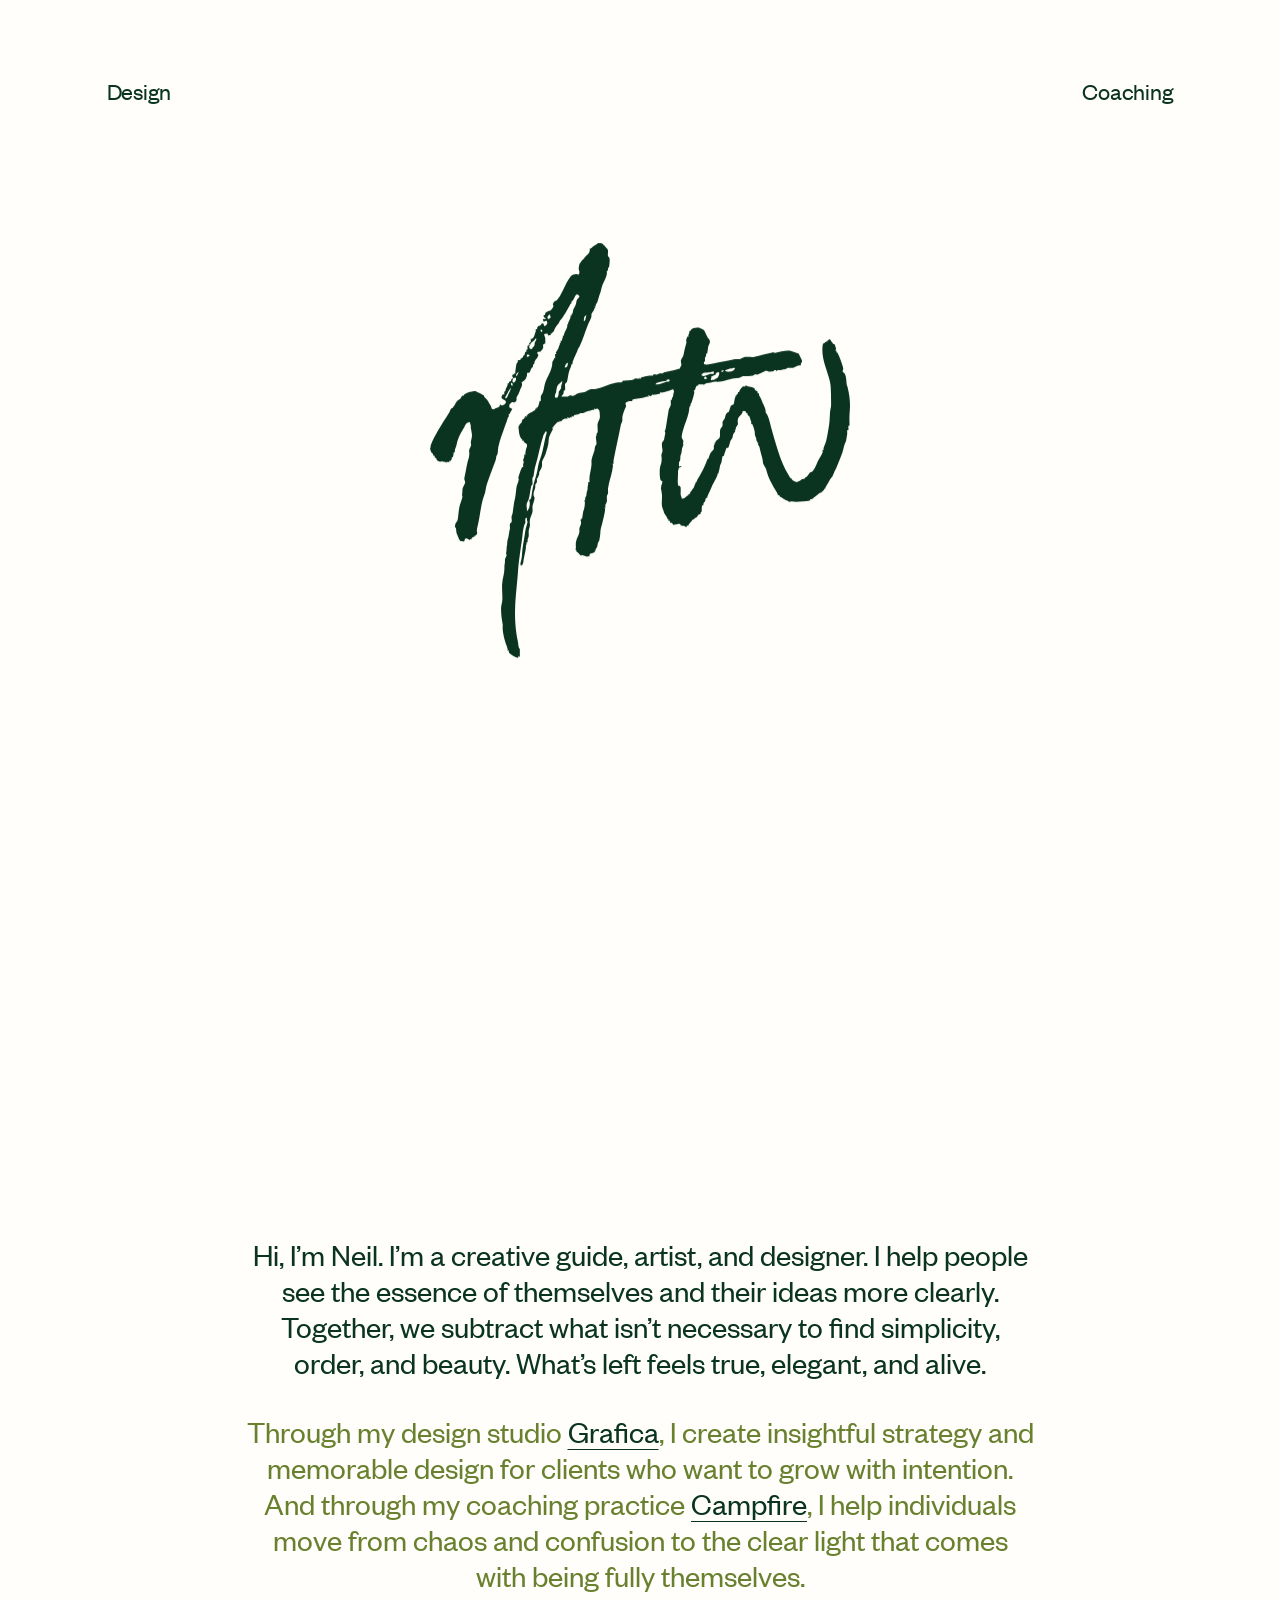
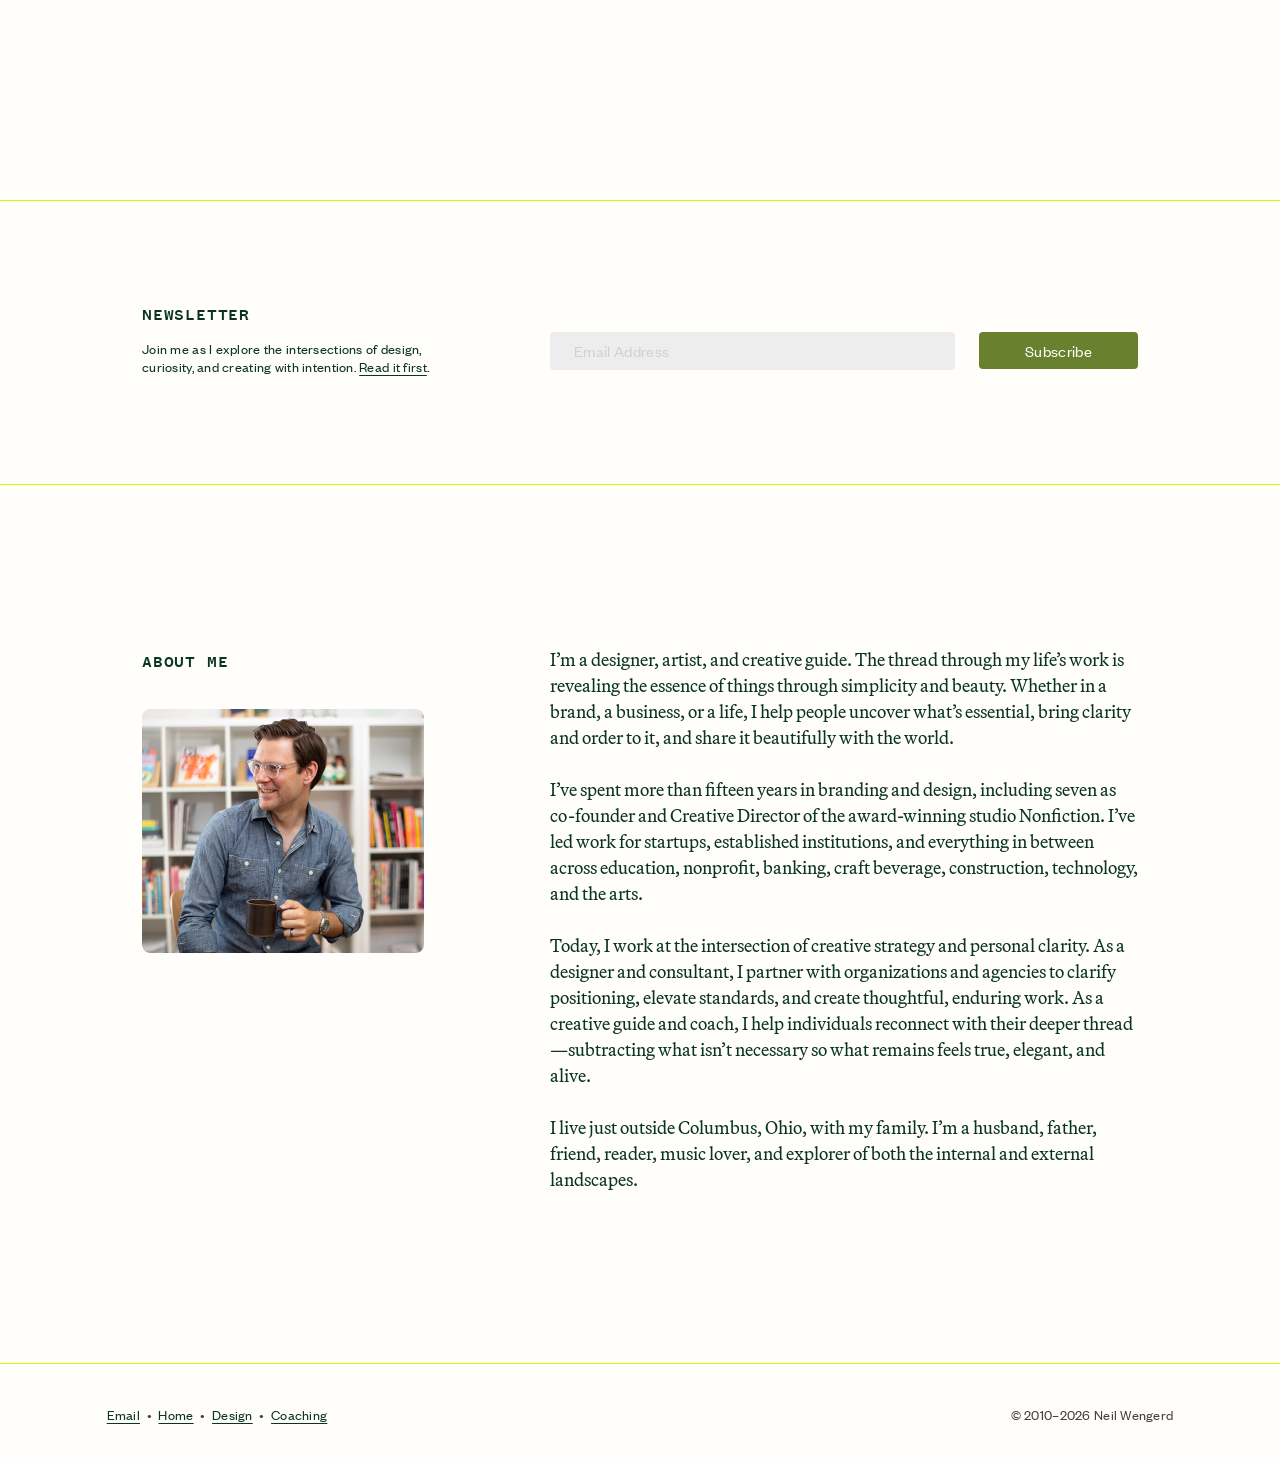
==== index.html @ b109884d "Add files via upload" ====
<!doctype html>
<html lang="en">
<head>
  <meta charset="utf-8">
  <meta name="viewport" content="width=device-width, initial-scale=1">
  <title>Neil Wengerd</title>
  <meta name="description" content="Neil Wengerd is a creative guide, artist, and designer. Through Grafica and Campfire, he helps people and organizations find simplicity, order, and beauty.">
  <script>if (!window.matchMedia("(prefers-reduced-motion: reduce)").matches) document.documentElement.classList.add("has-intro");</script>
  <link rel="stylesheet" href="styles.css">
</head>
<body>

  <div class="intro-track">
  <header class="site-header">
    <a class="nav-link" href="design.html">Design</a>
    <a class="signature" href="index.html" aria-label="Neil Wengerd, home">
      <img src="assets/neil-signature.svg" width="80" height="79" alt="">
    </a>
    <a class="nav-link" href="coaching.html">Coaching</a>
  </header>
  </div>

  <main>
    <section class="hero">
      <p class="lede" data-reveal>Hi, I’m Neil. I’m a creative guide, artist, and designer. I help people see the essence of themselves and their ideas more clearly. Together, we subtract what isn’t necessary to find simplicity, order, and beauty. What’s left feels true, elegant, and alive.</p>
      <p class="lede" data-reveal>Through my design studio <a href="design.html">Grafica</a>, I create insightful strategy and memorable design for clients who want to grow with intention. And through my coaching practice <a href="coaching.html">Campfire</a>, I help individuals move from chaos and confusion to the clear light that comes with being fully themselves.</p>
    </section>

    <section class="newsletter" aria-labelledby="newsletter-label">
      <div class="wrap columns" data-reveal>
        <div>
          <h2 class="label" id="newsletter-label">Newsletter</h2>
          <p class="newsletter-blurb">Join me as I explore the intersections of design, curiosity, and creating with intention. <a class="text-link" href="https://neilwengerd.substack.com">Read it first</a>.</p>
        </div>
        <form class="newsletter-form" action="https://neilwengerd.substack.com/subscribe" method="get">
          <label class="visually-hidden" for="email">Email address</label>
          <input id="email" name="email" type="email" placeholder="Email Address" autocomplete="email" required>
          <button type="submit">Subscribe</button>
        </form>
      </div>
    </section>

    <section class="about" aria-labelledby="about-label">
      <div class="wrap columns" data-reveal>
        <div>
          <h2 class="label" id="about-label">About me</h2>
          <div class="portrait">
            <img src="assets/neil-portrait.png" alt="Neil Wengerd holding a mug in front of a bookshelf">
          </div>
        </div>
        <div class="about-copy">
          <p>I’m a designer, artist, and creative guide. The thread through my life’s work is revealing the essence of things through simplicity and beauty. Whether in a brand, a business, or a life, I help people uncover what’s essential, bring clarity and order to it, and share it beautifully with the world.</p>
          <p>I’ve spent more than fifteen years in branding and design, including seven as co-founder and Creative Director of the award-winning studio Nonfiction. I’ve led work for startups, established institutions, and everything in between across education, nonprofit, banking, craft beverage, construction, technology, and the arts.</p>
          <p>Today, I work at the intersection of creative strategy and personal clarity. As a designer and consultant, I partner with organizations and agencies to clarify positioning, elevate standards, and create thoughtful, enduring work. As a creative guide and coach, I help individuals reconnect with their deeper thread—subtracting what isn’t necessary so what remains feels true, elegant, and alive.</p>
          <p>I live just outside Columbus, Ohio, with my family. I’m a husband, father, friend, reader, music lover, and explorer of both the internal and external landscapes.</p>
        </div>
      </div>
    </section>
  </main>

  <footer class="site-footer" data-reveal>
    <nav aria-label="Footer">
      <a href="mailto:neil@neilwengerd.com">Email</a><span class="sep">  •  </span><a href="index.html" aria-current="page">Home</a><span class="sep">  •  </span><a href="design.html">Design</a><span class="sep">  •  </span><a href="coaching.html">Coaching</a>
    </nav>
    <p>© 2010–2026 Neil Wengerd</p>
  </footer>

  <script src="assets/intro.js"></script>
</body>
</html>
---- styles.css ----
/* Neil Wengerd - shared styles. Tokens come from the Figma file "NeilWengerd.com-Dev". */

@font-face {
  font-family: "Founders Grotesk";
  src: url("assets/fonts/FoundersGrotesk-Regular.woff2") format("woff2");
  font-weight: 400;
  font-style: normal;
  font-display: swap;
}

@font-face {
  font-family: "Founders Grotesk Mono";
  src: url("assets/fonts/FoundersGroteskMono-Medium.woff2") format("woff2");
  font-weight: 500;
  font-style: normal;
  font-display: swap;
}

@font-face {
  font-family: "Martina Plantijn";
  src: url("assets/fonts/MartinaPlantijn-Regular.woff2") format("woff2");
  font-weight: 400;
  font-style: normal;
  font-display: swap;
}

@font-face {
  font-family: "Founders Grotesk";
  src: url("assets/fonts/FoundersGrotesk-Semibold.woff2") format("woff2");
  font-weight: 600;
  font-style: normal;
  font-display: swap;
}

@font-face {
  font-family: "Martina Plantijn";
  src: url("assets/fonts/MartinaPlantijn-MediumItalic.woff2") format("woff2");
  font-weight: 500;
  font-style: italic;
  font-display: swap;
}

:root {
  --campfire-red: #ed2124;
  --campfire-brown: #3c2415;
  --lightest-brown: #f5f3ef;
  --light-brown: #e2ded9;
  --mid-brown: #958674;
  --campfire-yellow: #fbb040;
  --offwhite: #fffefa;
  --forest-green: #0a3420;
  --olive-drab: #69802e;
  --dark-gray: #433f3b;
  --bright-green: #ccff00;
  --light-light-gray: #ededed;
  --light-gray: #d1d1ce;

  --sans: "Founders Grotesk", "Helvetica Neue", Arial, sans-serif;
  --mono: "Founders Grotesk Mono", ui-monospace, Menlo, Consolas, monospace;
  --serif: "Martina Plantijn", Georgia, "Times New Roman", serif;

  --page-margin: clamp(24px, 8.3333vw, 120px);
  /* Side padding that keeps header and footer content inside a 1440px column. */
  --gutter: max(var(--page-margin), calc((100% - 1440px) / 2 + var(--page-margin)));
}

*,
*::before,
*::after {
  box-sizing: border-box;
}

html {
  -webkit-text-size-adjust: 100%;
}

body {
  margin: 0;
  background: var(--offwhite);
  color: var(--forest-green);
  font-family: var(--sans);
  font-weight: 400;
  -webkit-font-smoothing: antialiased;
  -moz-osx-font-smoothing: grayscale;
}

img {
  display: block;
  max-width: 100%;
}

a {
  color: inherit;
  text-decoration: none;
}

p {
  margin: 0;
}

.visually-hidden {
  position: absolute;
  width: 1px;
  height: 1px;
  margin: -1px;
  padding: 0;
  overflow: hidden;
  clip: rect(0 0 0 0);
  white-space: nowrap;
  border: 0;
}

/* Header */

.site-header {
  display: grid;
  grid-template-columns: 1fr auto 1fr;
  align-items: center;
  padding: 52px var(--gutter) 0;
}

.nav-link {
  font-size: 24px;
  line-height: 24px;
  letter-spacing: -0.01em;
}

.nav-link:first-child {
  justify-self: start;
}

.nav-link:last-child {
  justify-self: end;
}

.nav-link:hover,
.nav-link:focus-visible {
  text-decoration: underline;
  text-decoration-thickness: 0.05em;
  text-underline-offset: 0.18em;
}

.signature img {
  width: 80px;
  height: 79px;
}

/* Shared column wrapper: 996px at 1440, two columns 408 / 588 */

.wrap {
  width: min(996px, 100% - 2 * var(--page-margin));
  margin-inline: auto;
}

.columns {
  display: grid;
  grid-template-columns: minmax(0, 408fr) minmax(0, 588fr);
}

.label {
  margin: 0;
  font-family: var(--mono);
  font-weight: 500;
  font-size: 16px;
  line-height: 14px;
  letter-spacing: 0.05em;
  text-transform: uppercase;
}

.text-link {
  text-decoration: underline;
  text-decoration-thickness: 0.06em;
  text-underline-offset: 0.18em;
  transition: color 0.15s ease;
}

.text-link:hover,
.text-link:focus-visible {
  color: var(--olive-drab);
}

/* Hero */

.hero {
  padding: 206px var(--page-margin);
  text-align: center;
}

.lede {
  max-width: 790px;
  margin-inline: auto;
  font-size: 31px;
  line-height: 36px;
}

.lede + .lede {
  max-width: 788px;
  margin-top: 33px;
  color: var(--olive-drab);
}

.lede a {
  color: var(--forest-green);
  text-decoration: underline;
  text-decoration-thickness: 0.04em;
  text-underline-offset: 0.18em;
  transition: color 0.15s ease;
}

.lede a:hover,
.lede a:focus-visible {
  color: var(--olive-drab);
}

/* Newsletter */

.newsletter {
  padding: 107px 0 108px;
  border-top: 1px solid var(--bright-green);
}

.newsletter-blurb {
  max-width: 289px;
  margin-top: 18px;
  font-size: 14px;
  line-height: 18px;
  letter-spacing: 0.02em;
}

.newsletter-form {
  display: flex;
  gap: 24px;
  align-items: flex-start;
  margin-top: 24px;
}

.newsletter-form input {
  flex: 1 1 0;
  min-width: 0;
  height: 38px;
  padding: 0 24px;
  border: 0;
  border-radius: 4px;
  background: var(--light-light-gray);
  color: var(--forest-green);
  font-family: var(--sans);
  font-size: 16px;
  letter-spacing: 0.02em;
}

.newsletter-form input::placeholder {
  color: var(--light-gray);
  opacity: 1;
}

.newsletter-form button {
  flex: 0 0 159px;
  height: 37px;
  padding: 0;
  border: 0;
  border-radius: 4px;
  background: var(--olive-drab);
  color: var(--offwhite);
  font-family: var(--sans);
  font-size: 16px;
  letter-spacing: 0.02em;
  cursor: pointer;
  transition: background-color 0.15s ease;
}

.newsletter-form button:hover {
  background: var(--forest-green);
}

.newsletter-form input:focus-visible,
.newsletter-form button:focus-visible {
  outline: 2px solid var(--forest-green);
  outline-offset: 2px;
}

/* About */

.about {
  padding: 161px 0 171px;
  border-top: 1px solid var(--bright-green);
}

.about .label {
  margin-top: 9px;
}

.portrait {
  position: relative;
  width: 282px;
  height: 244px;
  margin-top: 40px;
  overflow: hidden;
  border-radius: 8px;
}

.portrait img {
  width: 100%;
  height: 100%;
  object-fit: cover;
}

.about-copy {
  font-family: var(--serif);
  font-size: 18px;
  line-height: 26px;
}

.about-copy p + p {
  margin-top: 26px;
}

/* Footer */

.site-footer {
  display: flex;
  justify-content: space-between;
  gap: 24px;
  padding: 42px var(--gutter) 34px;
  border-top: 1px solid var(--bright-green);
  color: var(--dark-gray);
  font-size: 14px;
  line-height: 18px;
  letter-spacing: 0.02em;
}

.site-footer .sep {
  white-space: pre;
}

.site-footer a {
  color: var(--forest-green);
  text-decoration: underline;
  text-decoration-thickness: 0.06em;
  text-underline-offset: 0.18em;
  transition: color 0.15s ease;
}

.site-footer a:hover,
.site-footer a:focus-visible {
  color: var(--olive-drab);
}

/* Scroll intro. Only active when the inline script in <head> adds .has-intro,
   so the page still works without JavaScript or with reduced motion. */

/* The header stays pinned at the top while the signature travels, then scrolls away. */
.has-intro .intro-track::after {
  content: "";
  display: block;
  height: 100vh;
  height: 100svh;
}

.has-intro .site-header {
  position: sticky;
  top: 0;
  z-index: 1;
}

.has-intro .signature {
  position: relative;
  display: block;
  width: 80px;
  height: 79px;
}

.has-intro .signature img {
  position: absolute;
  top: 50%;
  left: 50%;
  width: min(420px, 70vw, 50vh);
  width: min(420px, 70vw, 50svh);
  height: auto;
  max-width: none;
  transform: translate(-50%, -50%);
  transform-origin: center;
  animation: signature-in 1s ease both;
}

@keyframes signature-in {
  from {
    opacity: 0;
  }

  to {
    opacity: 1;
  }
}

.has-intro [data-reveal],
.has-reveal [data-reveal] {
  opacity: 0;
  transform: translateY(16px);
  transition: opacity 0.8s ease, transform 0.8s ease;
}

.has-intro .site-footer[data-reveal] {
  transform: none;
}

.has-intro [data-reveal].is-visible,
.has-reveal [data-reveal].is-visible {
  opacity: 1;
  transform: none;
}

.has-intro .lede + .lede[data-reveal] {
  transition-delay: 0.12s;
}

/* Narrow screens: provisional until the mobile frames are reviewed */

@media (max-width: 800px) {
  .site-header {
    padding-top: 32px;
  }

  .nav-link {
    font-size: 20px;
  }

  .hero {
    padding-block: 96px;
  }

  .lede {
    font-size: 24px;
    line-height: 30px;
  }

  .lede + .lede {
    margin-top: 48px;
  }

  .columns {
    grid-template-columns: minmax(0, 1fr);
    row-gap: 32px;
  }

  .newsletter {
    padding: 64px 0;
  }

  .newsletter-form {
    margin-top: 0;
  }

  .about {
    padding: 80px 0;
  }

  .site-footer {
    flex-direction: column;
    padding-top: 32px;
  }
}

/* Coaching (Campfire) page */

.page-coaching {
  color: var(--campfire-brown);
}

.cf-wrap {
  width: min(1200px, 100% - 2 * var(--page-margin));
  margin-inline: auto;
}

.cf-header {
  display: flex;
  justify-content: space-between;
  align-items: flex-start;
  padding: 60px var(--gutter) 0;
}

.cf-logo,
.cf-sig {
  display: block;
}

.cf-logo img {
  width: 240px;
  height: 60px;
}

.cf-sig {
  margin-top: 3px;
}

.cf-sig img {
  width: 50px;
  height: auto;
}

.page-coaching .label {
  color: var(--campfire-red);
}

.cf-lede {
  max-width: 996px;
  font-size: 38px;
  line-height: 43px;
  color: var(--campfire-brown);
}

.cf-lede .red {
  color: var(--campfire-red);
}

.cf-intro {
  margin-top: 130px;
}

.cf-section-lede {
  margin-top: 65px;
  font-size: 31px;
  line-height: 36px;
}

.cf-serif {
  font-family: var(--serif);
  font-size: 18px;
  line-height: 26px;
}

.page-coaching main > section + section {
  margin-top: 140px;
}

/* Photo panels */

.cf-feature {
  display: grid;
  grid-template-columns: minmax(0, 483fr) minmax(0, 486fr);
  column-gap: min(102px, 9.5%);
  padding: 25px min(102px, 8.5%) 29px 27px;
  border-radius: 8px;
  background: var(--lightest-brown);
}

.cf-feature-reverse {
  grid-template-columns: minmax(0, 486fr) minmax(0, 483fr);
  padding: 25px 27px 29px min(102px, 8.5%);
}

.cf-photo {
  height: 691px;
  margin: 0;
  padding: 29px 31px;
  border-radius: 6px;
  background: var(--light-brown);
}

.cf-photo img {
  width: 100%;
  height: 100%;
  border-radius: 4px;
  object-fit: cover;
}

.cf-feature-text {
  align-self: center;
  padding-top: 14px;
}

.cf-label {
  margin-bottom: 25px;
}

.cf-list {
  margin: 25px 0 0;
  padding-left: 27px;
  font-family: var(--sans);
  font-weight: 600;
  font-size: 18px;
  line-height: 21px;
}

.cf-list li + li {
  margin-top: 8px;
}

.cf-list-numbered {
  margin-top: 26px;
}

.cf-list-numbered li + li {
  margin-top: 0;
}

.cf-stack > * + * {
  margin-top: 26px;
}

.cf-stack > .cf-list-numbered {
  margin-top: 26px;
}

/* Testimonials */

.cf-quote {
  padding: 146px 98px 150px 102px;
  text-align: center;
}

.cf-quote blockquote {
  margin: 0;
}

.cf-quote p {
  max-width: 996px;
  margin-inline: auto;
  font-family: var(--serif);
  font-weight: 500;
  font-style: italic;
  font-size: 31px;
  line-height: 45px;
  letter-spacing: 0.02em;
  text-indent: -0.45em;
}

.cf-quote footer {
  margin-top: 40px;
}

/* Core areas */

.cf-core-grid {
  display: grid;
  grid-template-columns: repeat(2, minmax(0, 1fr));
  gap: 24px;
  margin-top: 55px;
}

.cf-core-card {
  display: flex;
  flex-direction: column;
  justify-content: space-between;
  min-height: 471px;
  padding: 27px;
  border: 1px solid var(--campfire-yellow);
  border-radius: 8px;
}

.cf-core-card h3 {
  margin: 0;
  font-weight: 400;
  font-size: 38px;
  line-height: 43px;
  color: var(--campfire-red);
}

.cf-core-card p {
  font-size: 31px;
  line-height: 36px;
  color: var(--mid-brown);
}

.cf-core-card strong {
  font-weight: 600;
}

/* Ways to sit around the fire */

.cf-ways {
  margin-bottom: 194px;
}

.cf-ways-grid {
  display: grid;
  grid-template-columns: repeat(3, minmax(0, 1fr));
  gap: 29px 24px;
  margin-top: 55px;
}

.cf-way {
  display: flex;
  flex-direction: column;
  justify-content: space-between;
  gap: 40px;
  min-height: 416px;
  padding: 31px 23px;
  border-radius: 8px;
  background: var(--lightest-brown);
}

.cf-way h3 {
  margin: 0;
  font-weight: 400;
  font-size: 38px;
  line-height: 43px;
  color: var(--campfire-red);
}

.page-coaching .cf-way .label {
  margin-top: 8px;
  color: var(--campfire-brown);
}

.cf-way .cf-serif {
  margin-top: 30px;
}

.cf-button {
  flex-shrink: 0;
  display: flex;
  align-items: center;
  justify-content: center;
  height: 37px;
  padding: 0 24px 1px;
  border-radius: 4px;
  background: var(--campfire-red);
  color: var(--offwhite);
  font-size: 16px;
  line-height: 16px;
  letter-spacing: 0.02em;
  text-align: center;
  transition: background-color 0.15s ease, color 0.15s ease;
}

.cf-button:hover,
.cf-button:focus-visible {
  background: var(--campfire-brown);
}

.cf-button:focus-visible {
  outline: 2px solid var(--campfire-red);
  outline-offset: 2px;
}

/* Closing call */

.cf-cta {
  margin-top: 0 !important;
  padding: 146px 0 194px;
  background: var(--campfire-brown);
  color: var(--offwhite);
}

.cf-cta h2 {
  max-width: 306px;
  margin: 0;
  font-weight: 400;
  font-size: 48px;
  line-height: 45px;
  color: var(--campfire-red);
}

.cf-cta p {
  max-width: 792px;
  margin-top: 40px;
  font-size: 31px;
  line-height: 36px;
}

.cf-button-light {
  width: min(282px, 100%);
  margin-top: 40px;
  background: var(--offwhite);
  color: var(--campfire-red);
}

.cf-button-light:hover,
.cf-button-light:focus-visible {
  background: var(--light-brown);
}

.cf-button-light:focus-visible {
  outline-color: var(--offwhite);
}

/* Footer on this page uses the Campfire palette */

.page-coaching .site-footer {
  padding-top: 43px;
  padding-bottom: 39px;
  border-top-color: var(--campfire-yellow);
}

.page-coaching .site-footer a {
  color: var(--campfire-brown);
}

.page-coaching .site-footer a:hover,
.page-coaching .site-footer a:focus-visible {
  color: var(--campfire-red);
}

@media (max-width: 1100px) {
  .cf-ways-grid {
    grid-template-columns: repeat(2, minmax(0, 1fr));
  }
}

@media (max-width: 800px) {
  .cf-header {
    padding-top: 32px;
  }

  .cf-logo img {
    width: 160px;
    height: auto;
  }

  .cf-intro {
    margin-top: 64px;
  }

  .cf-lede {
    font-size: 26px;
    line-height: 31px;
  }

  .cf-section-lede,
  .cf-cta p {
    font-size: 24px;
    line-height: 30px;
  }

  .page-coaching main > section + section {
    margin-top: 80px;
  }

  .cf-feature,
  .cf-feature-reverse {
    grid-template-columns: minmax(0, 1fr);
    row-gap: 32px;
    padding: 20px;
  }

  .cf-feature-reverse .cf-photo {
    order: -1;
  }

  .cf-photo {
    height: 480px;
  }

  .cf-feature-text {
    padding-top: 0;
  }

  .cf-quote {
    padding: 64px 0;
  }

  .cf-quote p {
    font-size: 22px;
    line-height: 32px;
    text-indent: 0;
  }

  .cf-core-grid,
  .cf-ways-grid {
    display: flex;
    flex-direction: column;
  }

  .cf-core-grid {
    gap: 24px;
  }

  .cf-ways-grid {
    gap: 29px;
  }

  .cf-core-card,
  .cf-way {
    display: block;
    height: auto;
  }

  .cf-core-card p {
    margin-top: 40px;
  }

  .cf-way > .cf-button {
    margin-top: 40px;
  }

  .cf-core-card {
    min-height: 0;
    padding: 24px 22px;
  }

  .cf-core-card h3,
  .cf-core-card p {
    min-width: 0;
    overflow-wrap: break-word;
  }

  .cf-core-card p {
    font-size: 21px;
    line-height: 27px;
  }

  .cf-core-card h3,
  .cf-way h3 {
    font-size: 32px;
    line-height: 36px;
  }

  .cf-way {
    min-height: 0;
  }

  .cf-ways {
    margin-bottom: 96px;
  }

  .cf-cta {
    padding: 80px 0 96px;
  }

  .cf-cta h2 {
    font-size: 40px;
    line-height: 40px;
  }
}

/* Design (Grafica) page */

:root {
  --mid-gray: #807e7a;
}

.gr-wrap {
  width: min(1200px, 100% - 2 * var(--page-margin));
  margin-inline: auto;
}

.label.lime {
  color: var(--bright-green);
}

.gr-header {
  display: flex;
  justify-content: space-between;
  align-items: flex-start;
  height: 113px;
  padding: 63px var(--gutter) 0;
}

.gr-logo,
.gr-sig {
  display: block;
}

.gr-logo {
  margin-top: 1px;
}

.gr-logo img {
  width: 200px;
  height: 37px;
}

.gr-sig img {
  width: 50px;
  height: auto;
}

/* Vertical rhythm, matched to the Figma frame at 1440 */
.page-design main > section + section {
  margin-top: 190px;
}

.page-design main > .gr-after-intro {
  margin-top: 100px;
}

.page-design main > .gr-after-cards {
  margin-top: 260px;
}

.page-design main > .gr-clients {
  margin-top: 178px;
}

.page-design main > .gr-cta {
  margin-top: 0;
}

.gr-intro {
  margin-top: 137px;
}

.gr-lede {
  max-width: 894px;
  font-size: 38px;
  line-height: 43px;
}

.gr-lede .olive {
  color: var(--olive-drab);
}

.gr-section-lede {
  max-width: 792px;
  margin-top: 55px;
  font-size: 31px;
  line-height: 36px;
  color: var(--olive-drab);
}

/* Carousels */

.gr-reel {
  --slide-w: min(894px, calc((100vw - 2 * var(--page-margin)) * 0.745));
  --reel-gap: 24px;
}

.gr-reel-viewport {
  overflow-x: auto;
  scroll-snap-type: x mandatory;
  scroll-padding-left: var(--gutter);
  scrollbar-width: none;
}

.gr-reel-viewport::-webkit-scrollbar {
  display: none;
}

.gr-reel.is-ready .gr-reel-viewport {
  overflow: hidden;
  touch-action: pan-y;
  cursor: grab;
  user-select: none;
  -webkit-user-select: none;
}

.gr-reel.is-dragging .gr-reel-viewport {
  cursor: grabbing;
}

.gr-reel-viewport:focus-visible {
  outline: 2px solid var(--forest-green);
  outline-offset: -2px;
}

.gr-reel-track {
  display: flex;
  gap: var(--reel-gap);
  margin: 0;
  padding: 0 0 0 var(--gutter);
  list-style: none;
  will-change: transform;
  transition: transform 0.6s cubic-bezier(0.22, 0.7, 0.2, 1);
}

.gr-reel:not(.is-ready) .gr-reel-track {
  width: max-content;
  padding-right: var(--gutter);
}

.gr-slide {
  flex: 0 0 var(--slide-w);
  align-self: flex-start;
  height: calc(var(--slide-w) * 600 / 894);
  overflow: hidden;
  border-radius: 8px;
  background: #d9d9d9;
  scroll-snap-align: start;
}

.gr-reel--tall .gr-slide {
  height: calc(var(--slide-w) * 601 / 894);
}

.gr-slide img {
  width: 100%;
  height: 100%;
  object-fit: cover;
  pointer-events: none;
  -webkit-user-drag: none;
}

/* Arrow cursors: left of the active slide's centre points back, right of it points forward */
.gr-reel.is-ready .gr-reel-viewport.cursor-prev {
  cursor: url("assets/cursor-prev.svg") 34 21, w-resize;
}

.gr-reel.is-ready .gr-reel-viewport.cursor-next {
  cursor: url("assets/cursor-next.svg") 34 21, e-resize;
}

/* Cards */

.gr-grid-2 {
  display: grid;
  grid-template-columns: repeat(2, minmax(0, 1fr));
  gap: 24px;
}

.gr-grid-3 {
  display: grid;
  grid-template-columns: repeat(3, minmax(0, 1fr));
  gap: 24px;
  margin-top: 55px;
}

.gr-grid-after-label {
  margin-top: 55px;
}

.gr-card,
.gr-step {
  display: flex;
  flex-direction: column;
  justify-content: space-between;
  padding: 27px;
  border: 1px solid var(--bright-green);
  border-radius: 8px;
}

.gr-card--list {
  height: 400px;
  gap: 48px;
}

.gr-card--text {
  gap: 148px;
}

.gr-card h3 {
  margin: 0;
  padding-right: 50px;
  font-weight: 400;
  font-size: 38px;
  line-height: 43px;
  color: var(--forest-green);
}

.gr-list {
  margin: 0;
  padding: 0 50px 0 0;
  list-style: none;
  font-size: 31px;
  line-height: 36px;
  color: var(--mid-gray);
}

.gr-card--text p {
  padding-right: 50px;
  font-size: 31px;
  line-height: 36px;
  color: var(--mid-gray);
}

.gr-step {
  min-height: 448px;
  gap: 48px;
}

.gr-step h3 {
  margin: 0;
  padding-right: 50px;
  font-weight: 400;
  font-size: 38px;
  line-height: 38px;
  color: var(--forest-green);
}

.gr-num {
  display: block;
  color: var(--light-gray);
}

.gr-step p {
  font-size: 24px;
  line-height: 28px;
  color: var(--mid-gray);
}

/* Clients */

.gr-clients {
  padding: 79px 0 122px;
  background: var(--forest-green);
  color: var(--offwhite);
}

.gr-clients-grid {
  display: grid;
  grid-template-columns: minmax(0, 690fr) minmax(0, 384fr);
  grid-template-areas:
    "intro intro"
    "quotes list";
  column-gap: 10.5%;
  row-gap: 80px;
}

.gr-clients-intro {
  grid-area: intro;
}

.gr-clients-intro .label {
  margin-bottom: 25px;
}

.gr-clients-intro p {
  max-width: 588px;
  font-size: 18px;
  line-height: 21px;
}

.gr-quotes {
  position: relative;
  grid-area: quotes;
  display: grid;
  min-height: 442px;
  padding: 41px 31px 33px 34px;
  border: 1px solid var(--bright-green);
  border-radius: 8px;
}

.gr-quote {
  grid-area: 1 / 1;
  display: flex;
  flex-direction: column;
  justify-content: space-between;
  gap: 24px;
  margin: 0;
  visibility: hidden;
  opacity: 0;
  transition: opacity 0.4s ease, visibility 0s linear 0.4s;
}

.gr-quote.is-active {
  visibility: visible;
  opacity: 1;
  transition: opacity 0.4s ease;
}

.gr-quote blockquote {
  margin: 0;
}

.gr-quote p {
  font-size: 26px;
  line-height: 30px;
  text-indent: -0.45em;
}

.gr-quote figcaption {
  max-width: 540px;
  font-family: var(--mono);
  font-weight: 400;
  font-size: 16px;
  line-height: 18px;
  letter-spacing: 0.05em;
  text-transform: uppercase;
}

.gr-quote .name {
  display: block;
  font-weight: 500;
  color: var(--bright-green);
}

.gr-quote .org {
  display: block;
}

.gr-dots {
  position: absolute;
  right: 22px;
  bottom: 33px;
  display: flex;
  gap: 6px;
}

.gr-dot {
  width: 12px;
  height: 12px;
  padding: 0;
  border: 0;
  border-radius: 50%;
  background: var(--olive-drab);
  cursor: pointer;
  transition: background-color 0.15s ease;
}

.gr-dot:hover,
.gr-dot.is-active {
  background: var(--bright-green);
}

.gr-dot:focus-visible {
  outline: 2px solid var(--offwhite);
  outline-offset: 3px;
}

.gr-clientlist {
  grid-area: list;
}

.gr-clientlist .label {
  margin-bottom: 28px;
}

.gr-clientlist ul {
  margin: 0;
  padding: 0;
  list-style: none;
  font-size: 24px;
  line-height: 30px;
}

/* Closing call */

.gr-cta {
  padding: 106px 0;
  background: var(--olive-drab);
  color: var(--offwhite);
}

.gr-cta-inner {
  display: grid;
  grid-template-columns: minmax(0, 510fr) minmax(0, 486fr);
  width: min(996px, 100% - 2 * var(--page-margin));
  margin-inline: auto;
}

.gr-cta h2 {
  max-width: 382px;
  margin: 0;
  font-weight: 400;
  font-size: 48px;
  line-height: 45px;
  color: var(--bright-green);
}

.gr-cta-copy {
  margin-top: 37px;
  font-size: 18px;
  line-height: 21px;
}

.gr-cta-copy p + p {
  margin-top: 21px;
}

.gr-button {
  display: flex;
  align-items: center;
  justify-content: center;
  width: min(282px, 100%);
  height: 37px;
  margin-top: 28px;
  padding: 0 24px 1px;
  border-radius: 4px;
  background: var(--forest-green);
  color: var(--offwhite);
  font-size: 16px;
  line-height: 16px;
  letter-spacing: 0.02em;
  transition: background-color 0.15s ease, color 0.15s ease;
}

.gr-button:hover,
.gr-button:focus-visible {
  background: var(--offwhite);
  color: var(--forest-green);
}

.page-design .site-footer {
  padding-top: 43px;
  padding-bottom: 39px;
}

@media (max-width: 1100px) {
  .page-design .site-footer {
    flex-wrap: wrap;
  }

  .page-design .footer-note {
    order: 3;
    flex-basis: 100%;
  }
}

@media (max-width: 1000px) {
  .gr-grid-3 {
    grid-template-columns: minmax(0, 1fr);
  }

  /* Plain block layout: height follows the content, so text can never spill out of a card */
  .gr-card,
  .gr-step {
    display: block;
    height: auto;
    min-height: 0;
  }

  .gr-card h3 + *,
  .gr-step h3 + p {
    margin-top: 48px;
  }
}

@media (max-width: 800px) {
  .gr-header {
    height: auto;
    padding-top: 32px;
  }

  .gr-logo img {
    width: 150px;
    height: auto;
  }

  .gr-intro {
    margin-top: 64px;
  }

  .gr-lede {
    font-size: 26px;
    line-height: 31px;
  }

  .page-design main > section + section,
  .page-design main > .gr-after-cards,
  .page-design main > .gr-clients {
    margin-top: 96px;
  }

  .page-design main > .gr-after-intro {
    margin-top: 56px;
  }

  .gr-section-lede {
    font-size: 24px;
    line-height: 30px;
  }

  .gr-reel {
    --slide-w: calc(100vw - 2 * var(--page-margin));
    --reel-gap: 12px;
  }

  .gr-grid-2,
  .gr-grid-3 {
    grid-template-columns: minmax(0, 1fr);
  }

  .gr-card--list {
    height: auto;
  }

  .gr-card h3 {
    font-size: 32px;
    line-height: 36px;
  }

  .gr-list,
  .gr-card--text p {
    font-size: 22px;
    line-height: 28px;
  }

  .gr-clients {
    padding: 64px 0 80px;
  }

  .gr-clients-grid {
    grid-template-columns: minmax(0, 1fr);
    grid-template-areas:
      "intro"
      "quotes"
      "list";
    row-gap: 48px;
  }

  .gr-quotes {
    min-height: 0;
    padding: 28px 20px;
  }

  .gr-quote {
    display: block;
  }

  .gr-quote p {
    font-size: 20px;
    line-height: 27px;
  }

  .gr-quote figcaption {
    margin-top: 28px;
  }

  .gr-dots {
    position: static;
    grid-row: 2;
    grid-column: 1;
    justify-self: end;
    margin-top: 28px;
  }

  .gr-cta {
    padding: 72px 0;
  }

  .gr-cta-inner {
    grid-template-columns: minmax(0, 1fr);
  }

  .gr-cta-inner > div:first-child {
    display: contents;
  }

  .gr-cta h2 {
    order: 1;
    font-size: 40px;
    line-height: 40px;
  }

  .gr-cta-copy {
    order: 2;
    margin-top: 28px;
  }

  .gr-button {
    order: 3;
    margin-top: 32px;
  }
}
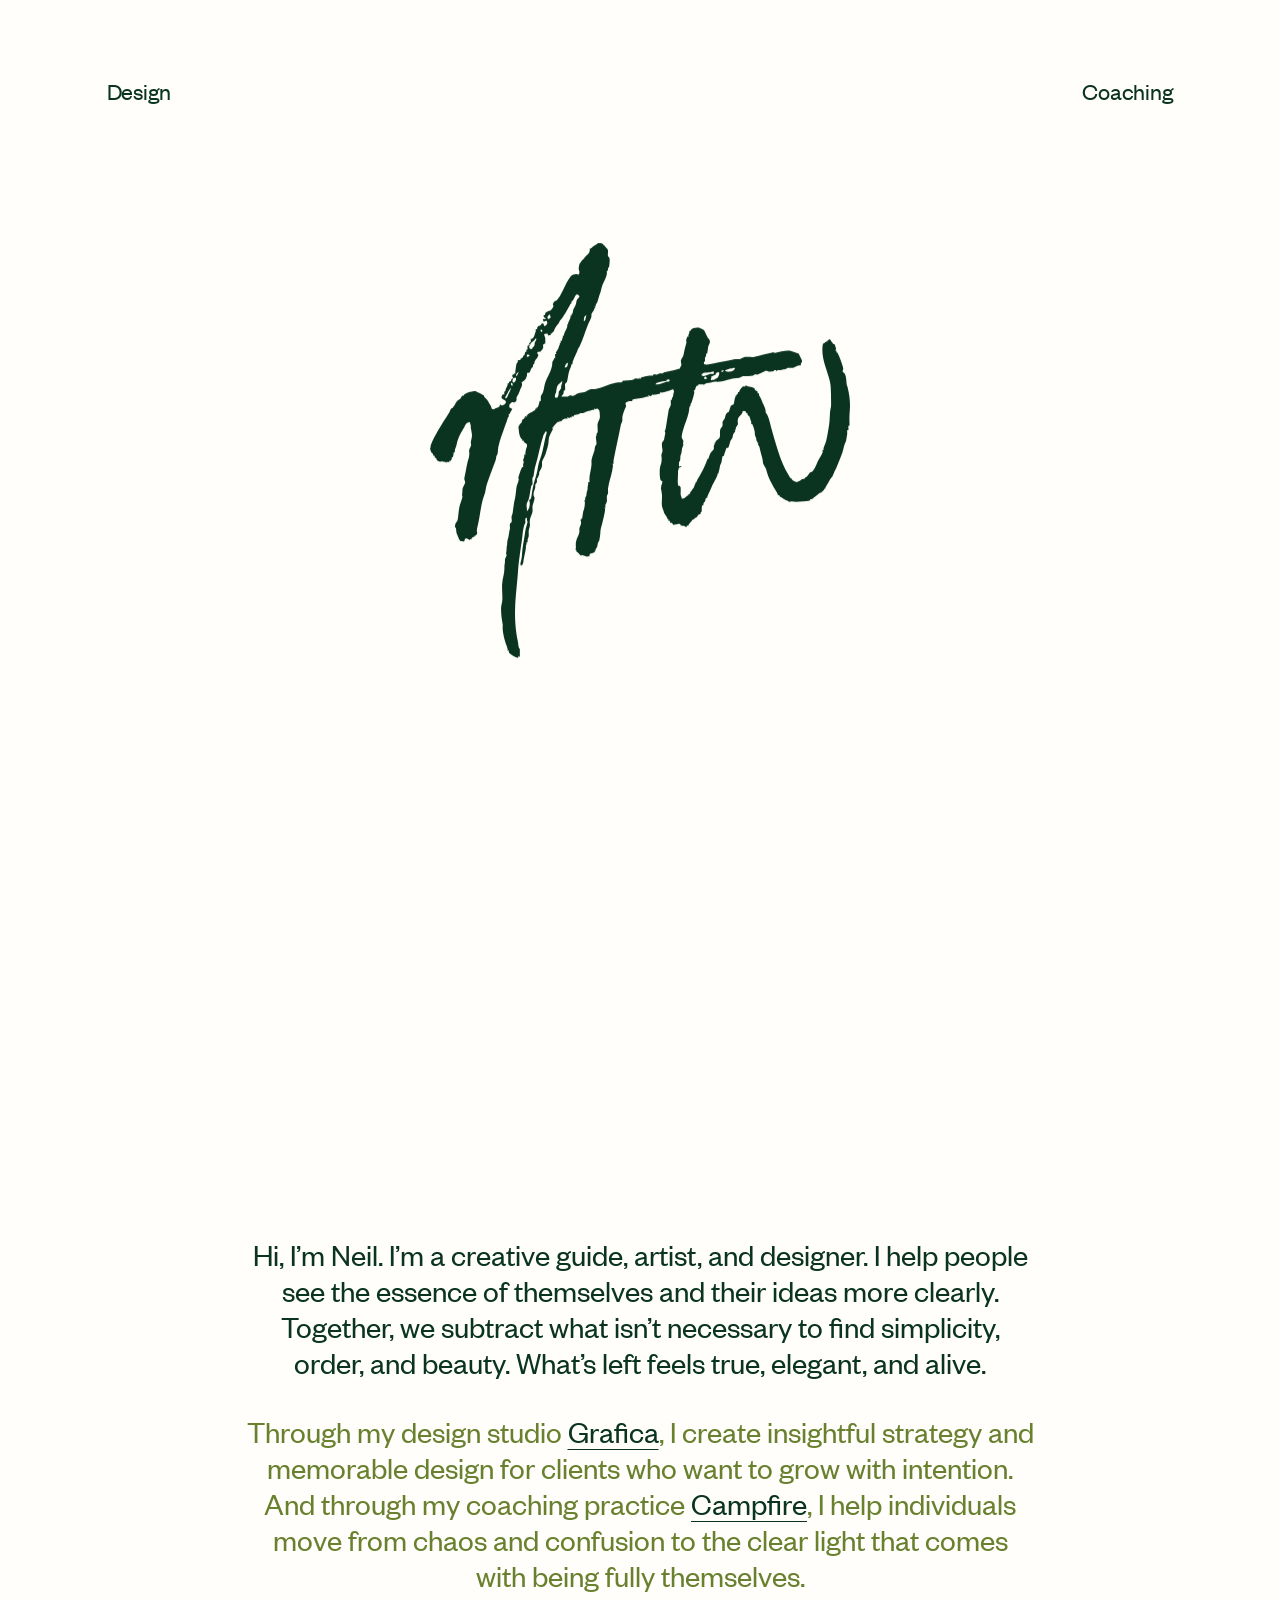
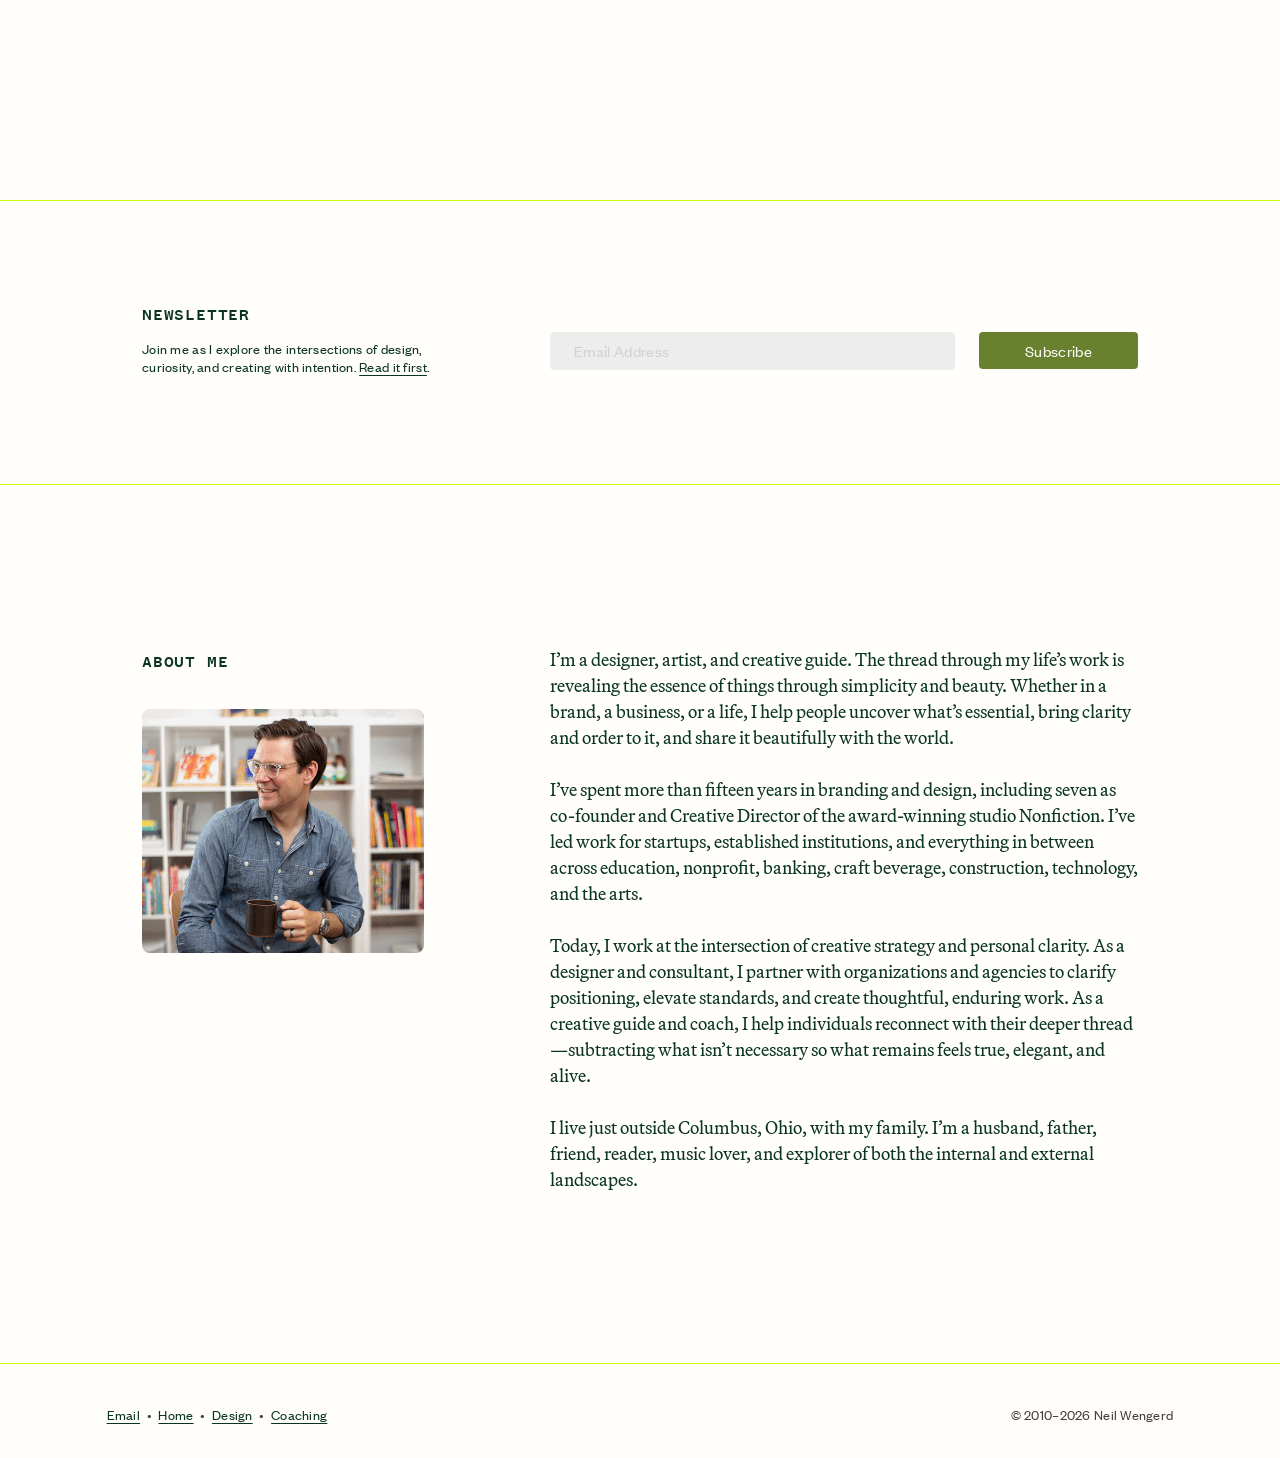
==== commit ce983f89: "Add files via upload" ====
--- a/index.html
+++ b/index.html
@@ -3,8 +3,30 @@
 <head>
   <meta charset="utf-8">
   <meta name="viewport" content="width=device-width, initial-scale=1">
-  <title>Neil Wengerd</title>
+  <title>Neil Wengerd | Creative guide, artist, and designer</title>
   <meta name="description" content="Neil Wengerd is a creative guide, artist, and designer. Through Grafica and Campfire, he helps people and organizations find simplicity, order, and beauty.">
+  <meta name="robots" content="index, follow, max-image-preview:large">
+  <meta name="author" content="Neil Wengerd">
+  <meta name="theme-color" content="#0a3420">
+  <link rel="canonical" href="https://neilwengerd.com/">
+  <link rel="icon" href="favicon-32.png" sizes="32x32" type="image/png">
+  <link rel="icon" href="favicon.svg" type="image/svg+xml">
+  <link rel="apple-touch-icon" href="apple-touch-icon.png">
+  <meta property="og:type" content="website">
+  <meta property="og:site_name" content="Neil Wengerd">
+  <meta property="og:locale" content="en_US">
+  <meta property="og:title" content="Neil Wengerd | Creative guide, artist, and designer">
+  <meta property="og:description" content="Neil Wengerd is a creative guide, artist, and designer. Through Grafica and Campfire, he helps people and organizations find simplicity, order, and beauty.">
+  <meta property="og:url" content="https://neilwengerd.com/">
+  <meta property="og:image" content="https://neilwengerd.com/assets/og-share.png">
+  <meta property="og:image:width" content="1200">
+  <meta property="og:image:height" content="640">
+  <meta property="og:image:alt" content="Neil Wengerd, creative guide, artist, and designer">
+  <meta name="twitter:card" content="summary_large_image">
+  <meta name="twitter:title" content="Neil Wengerd | Creative guide, artist, and designer">
+  <meta name="twitter:description" content="Neil Wengerd is a creative guide, artist, and designer. Through Grafica and Campfire, he helps people and organizations find simplicity, order, and beauty.">
+  <meta name="twitter:image" content="https://neilwengerd.com/assets/og-share.png">
+  <script type="application/ld+json">{"@context": "https://schema.org", "@type": "Person", "name": "Neil Wengerd", "url": "https://neilwengerd.com/", "jobTitle": "Creative guide, artist, and designer", "email": "neil@neilwengerd.com", "image": "https://neilwengerd.com/assets/neil-portrait.png", "sameAs": ["https://neilwengerd.substack.com"]}</script>
   <script>if (!window.matchMedia("(prefers-reduced-motion: reduce)").matches) document.documentElement.classList.add("has-intro");</script>
   <link rel="stylesheet" href="styles.css">
 </head>
@@ -12,18 +34,19 @@
 
   <div class="intro-track">
   <header class="site-header">
-    <a class="nav-link" href="design.html">Design</a>
-    <a class="signature" href="index.html" aria-label="Neil Wengerd, home">
+    <a class="nav-link" href="/design">Design</a>
+    <a class="signature" href="/" aria-label="Neil Wengerd, home">
       <img src="assets/neil-signature.svg" width="80" height="79" alt="">
     </a>
-    <a class="nav-link" href="coaching.html">Coaching</a>
+    <a class="nav-link" href="/coaching">Coaching</a>
   </header>
   </div>
 
   <main>
+    <h1 class="visually-hidden">Neil Wengerd</h1>
     <section class="hero">
       <p class="lede" data-reveal>Hi, I’m Neil. I’m a creative guide, artist, and designer. I help people see the essence of themselves and their ideas more clearly. Together, we subtract what isn’t necessary to find simplicity, order, and beauty. What’s left feels true, elegant, and alive.</p>
-      <p class="lede" data-reveal>Through my design studio <a href="design.html">Grafica</a>, I create insightful strategy and memorable design for clients who want to grow with intention. And through my coaching practice <a href="coaching.html">Campfire</a>, I help individuals move from chaos and confusion to the clear light that comes with being fully themselves.</p>
+      <p class="lede" data-reveal>Through my design studio <a href="/design">Grafica</a>, I create insightful strategy and memorable design for clients who want to grow with intention. And through my coaching practice <a href="/coaching">Campfire</a>, I help individuals move from chaos and confusion to the clear light that comes with being fully themselves.</p>
     </section>
 
     <section class="newsletter" aria-labelledby="newsletter-label">
@@ -60,7 +83,7 @@
 
   <footer class="site-footer" data-reveal>
     <nav aria-label="Footer">
-      <a href="mailto:neil@neilwengerd.com">Email</a><span class="sep">  •  </span><a href="index.html" aria-current="page">Home</a><span class="sep">  •  </span><a href="design.html">Design</a><span class="sep">  •  </span><a href="coaching.html">Coaching</a>
+      <a href="mailto:neil@neilwengerd.com">Email</a><span class="sep">  •  </span><a href="/" aria-current="page">Home</a><span class="sep">  •  </span><a href="/design">Design</a><span class="sep">  •  </span><a href="/coaching">Coaching</a>
     </nav>
     <p>© 2010–2026 Neil Wengerd</p>
   </footer>
